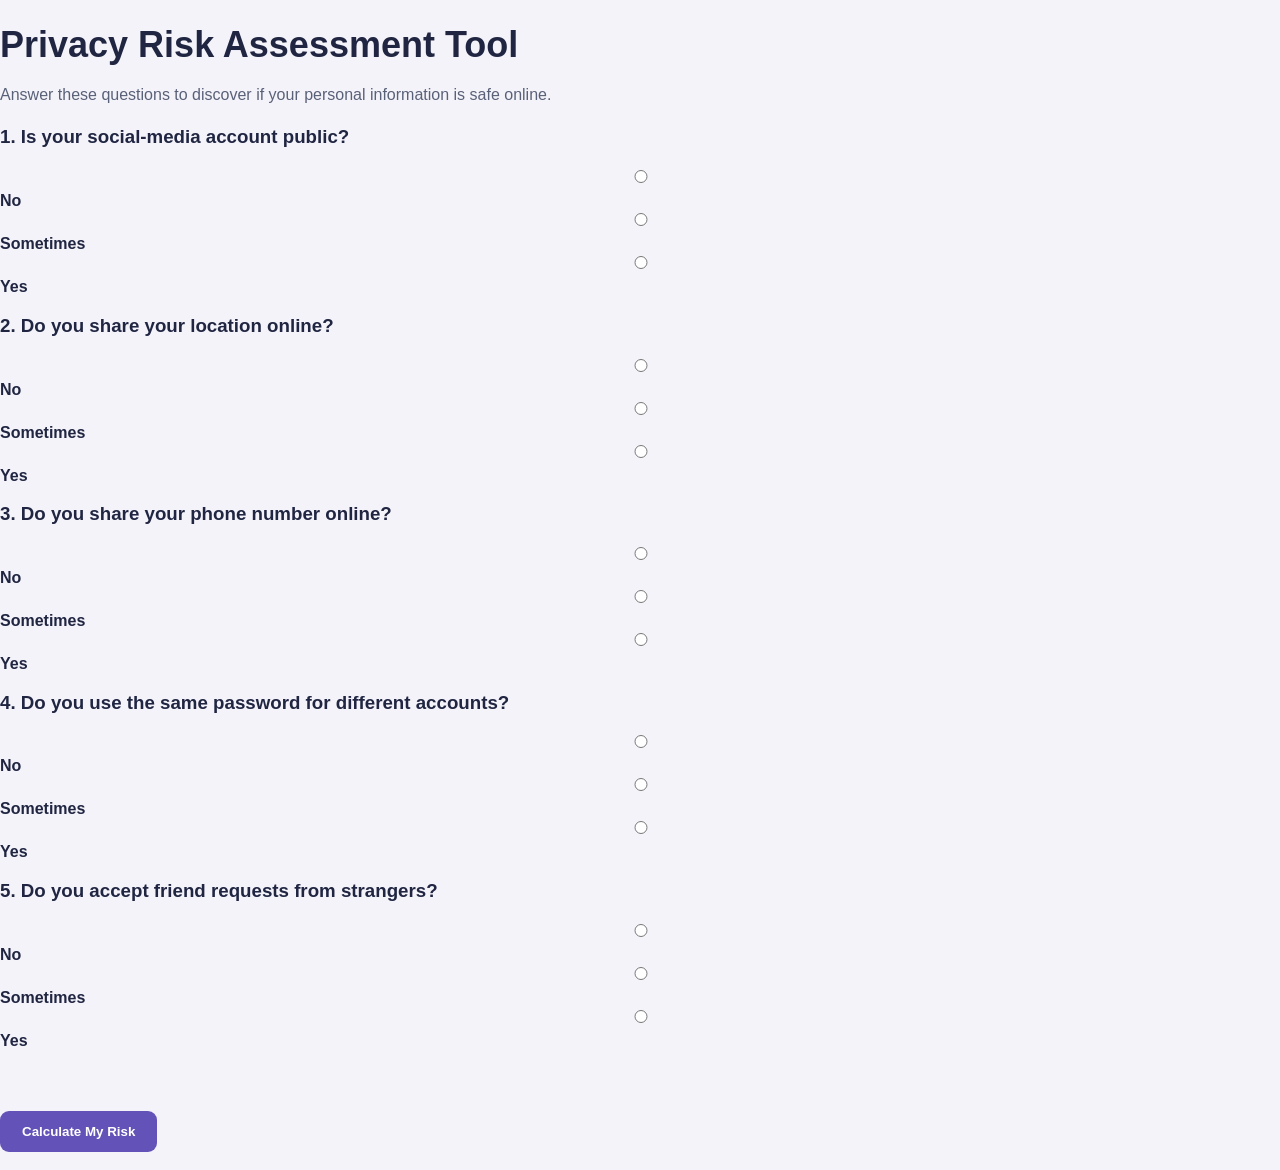
==== assessment.html @ 266477dc "Create assessment.html" ====
<!DOCTYPE html>
<html lang="en">
<head>
    <meta charset="UTF-8">
    <meta name="viewport" content="width=device-width, initial-scale=1.0">
    <title>Privacy Risk Assessment</title>
    <link rel="stylesheet" href="style.css">
</head>

<body>
    <h1>Privacy Risk Assessment Tool</h1>

    <p>
        Answer these questions to discover if your personal
        information is safe online.
    </p>

    <form id="privacyForm">

        <h3>1. Is your social-media account public?</h3>
        <label><input type="radio" name="question1" value="0"> No</label>
        <label><input type="radio" name="question1" value="1"> Sometimes</label>
        <label><input type="radio" name="question1" value="2"> Yes</label>

        <h3>2. Do you share your location online?</h3>
        <label><input type="radio" name="question2" value="0"> No</label>
        <label><input type="radio" name="question2" value="1"> Sometimes</label>
        <label><input type="radio" name="question2" value="2"> Yes</label>

        <h3>3. Do you share your phone number online?</h3>
        <label><input type="radio" name="question3" value="0"> No</label>
        <label><input type="radio" name="question3" value="1"> Sometimes</label>
        <label><input type="radio" name="question3" value="2"> Yes</label>

        <h3>4. Do you use the same password for different accounts?</h3>
        <label><input type="radio" name="question4" value="0"> No</label>
        <label><input type="radio" name="question4" value="1"> Sometimes</label>
        <label><input type="radio" name="question4" value="2"> Yes</label>

        <h3>5. Do you accept friend requests from strangers?</h3>
        <label><input type="radio" name="question5" value="0"> No</label>
        <label><input type="radio" name="question5" value="1"> Sometimes</label>
        <label><input type="radio" name="question5" value="2"> Yes</label>

        <br><br>

        <button type="button" onclick="calculateRisk()">
    Calculate My Risk
</button>

<h2 id="result"></h2>
    </form>
    <script>
function calculateRisk() {
    let score = 0;

    for (let number = 1; number <= 5; number++) {
        let answer = document.querySelector(
            'input[name="question' + number + '"]:checked'
        );

        if (answer === null) {
            document.getElementById("result").innerHTML =
                "Please answer every question.";
            return;
        }

        score = score + Number(answer.value);
    }

    let message = "";

    if (score <= 3) {
        message = "Low Risk 🟢 — Your privacy habits are good!";
    } else if (score <= 6) {
        message = "Medium Risk 🟠 — Some of your habits need improvement.";
    } else {
        message = "High Risk 🔴 — You should protect your information.";
    }

    document.getElementById("result").innerHTML =
        "Your score is " + score + "/10.<br>" + message;
}
</script>
<script>
function calculateRisk() {
    let score = 0;
    let recommendations = [];

    for (let number = 1; number <= 5; number++) {
        let answer = document.querySelector(
            'input[name="question' + number + '"]:checked'
        );

        if (answer === null) {
            document.getElementById("result").innerHTML =
                "Please answer every question.";
            return;
        }

        score = score + Number(answer.value);

        if (Number(answer.value) > 0) {
            if (number === 1) {
                recommendations.push(
                    "Make your social-media accounts private."
                );
            }

            if (number === 2) {
                recommendations.push(
                    "Turn off location sharing."
                );
            }

            if (number === 3) {
                recommendations.push(
                    "Do not post your phone number online."
                );
            }

            if (number === 4) {
                recommendations.push(
                    "Use a different password for every account."
                );
            }

            if (number === 5) {
                recommendations.push(
                    "Do not accept friend requests from strangers."
                );
            }
        }
    }

    let riskLevel = "";
    let color = "";

    if (score <= 3) {
        riskLevel = "Low Risk — Your privacy habits are good!";
        color = "#d1fae5";
    } else if (score <= 6) {
        riskLevel = "Medium Risk — Some habits need improvement.";
        color = "#fef3c7";
    } else {
        riskLevel = "High Risk — Protect your information now.";
        color = "#fee2e2";
    }

    let advice = "";

    if (recommendations.length === 0) {
        advice = "<p>Great job! Continue protecting your information.</p>";
    } else {
        advice = "<h3>Your Safety Recommendations:</h3><ul>";

        for (let recommendation of recommendations) {
            advice += "<li>" + recommendation + "</li>";
        }

        advice += "</ul>";
    }

    let resultBox = document.getElementById("result");

    resultBox.innerHTML =
        "<strong>Your score: " + score + "/10</strong><br>" +
        riskLevel + advice;

    resultBox.style.backgroundColor = color;
}
</script>
</body>
</html>
---- style.css ----
* {
  box-sizing: border-box;
}

body {
  margin: 0;
  font-family: Arial, sans-serif;
  background: #f5f3fa;
  color: #202642;
}

.container {
  max-width: 1000px;
  margin: 0 auto;
  padding: 35px 20px;
}

header {
  text-align: center;
  margin-bottom: 35px;
}

.logo {
  color: #6353b8;
  font-size: 22px;
  font-weight: bold;
}

h1 {
  font-size: 36px;
  margin-bottom: 10px;
}

h2 {
  margin-top: 0;
  font-size: 22px;
}

p {
  line-height: 1.6;
  color: #596178;
}

.card {
  background: white;
  padding: 28px;
  border-radius: 18px;
  margin-bottom: 22px;
  box-shadow: 0 6px 25px rgba(30, 40, 80, 0.07);
}

.filters {
  display: grid;
  grid-template-columns: repeat(2, 1fr);
  gap: 20px;
  margin-top: 25px;
}

label {
  display: flex;
  flex-direction: column;
  gap: 9px;
  font-weight: bold;
}

select {
  padding: 13px;
  border: 1px solid #d7d8e7;
  border-radius: 9px;
  font-size: 15px;
  background: #fafaff;
  color: #202642;
}

select:focus {
  outline: 2px solid #8d7ce5;
}

button {
  margin-top: 25px;
  padding: 13px 22px;
  background: #6353b8;
  color: white;
  border: none;
  border-radius: 9px;
  font-weight: bold;
  cursor: pointer;
}

button:hover {
  background: #4e3d9e;
}

.results {
  text-align: center;
}

.count {
  font-size: 58px;
  font-weight: bold;
  color: #6353b8;
  margin: 15px 0;
}

.progress {
  width: 100%;
  height: 15px;
  background: #e9e7f3;
  border-radius: 20px;
  overflow: hidden;
}

#progressFill {
  width: 0%;
  height: 100%;
  background: #6353b8;
  transition: width 0.3s ease;
}

#riskMessage {
  font-size: 17px;
  font-weight: bold;
  margin-top: 20px;
}

.note {
  background: #f2efff;
  border-left: 4px solid #6353b8;
  padding: 15px;
  border-radius: 7px;
}

@media (max-width: 650px) {
  .filters {
    grid-template-columns: 1fr;
  }

  h1 {
    font-size: 28px;
  }
}


/* Step-by-step clue analysis */

.clue-steps {
  display: flex;
  flex-direction: column;
  gap: 18px;
  margin-top: 25px;
}

.clue-step {
  background: #f8f7fd;
  padding: 18px;
  border-radius: 12px;
  border: 1px solid #e6e2f3;
}

.clue-step-header {
  display: flex;
  justify-content: space-between;
  gap: 12px;
  margin-bottom: 10px;
  font-weight: bold;
}

.clue-step-label {
  color: #303653;
}

.clue-step-count {
  color: #6353b8;
  white-space: nowrap;
}

.clue-progress {
  height: 12px;
  background: #e7e4f2;
  border-radius: 20px;
  overflow: hidden;
}

.clue-progress-fill {
  height: 100%;
  background: #8171d1;
  border-radius: 20px;
  transition: width 0.35s ease;
}

.clue-step.unique {
  border-color: #efb3b3;
  background: #fff5f5;
}

.clue-step.unique .clue-progress-fill {
  background: #d35b5b;
}

.clue-explanation {
  font-size: 13px;
  color: #667085;
  margin-top: 9px;
}

@media (max-width: 650px) {
  .clue-step-header {
    flex-direction: column;
  }
}


/* Social media investigation */

.investigation-profile {
  display: flex;
  align-items: center;
  gap: 15px;
  padding: 18px;
  background: #f4f1ff;
  border-radius: 12px;
  margin: 20px 0;
}

.profile-avatar {
  width: 55px;
  height: 55px;
  border-radius: 50%;
  background: #dcd5ff;
  display: flex;
  align-items: center;
  justify-content: center;
  font-size: 27px;
}

.investigation-profile p {
  margin: 5px 0 0;
  font-size: 13px;
}

.social-posts {
  display: grid;
  gap: 16px;
}

.social-post {
  padding: 20px;
  background: #faf9ff;
  border: 1px solid #e6e2f3;
  border-radius: 14px;
}

.post-text {
  color: #303653;
  font-size: 16px;
  margin-bottom: 14px;
}

.post-bottom {
  display: flex;
  align-items: center;
  justify-content: space-between;
  gap: 12px;
}

.post-clue {
  color: #6353b8;
  font-size: 14px;
  font-weight: bold;
}

.investigate-btn {
  margin-top: 0;
}

.discovered-panel {
  background: #f4f1ff;
  padding: 20px;
  border-radius: 14px;
  margin-top: 25px;
}

.discovered-panel h3 {
  margin-top: 0;
}

.discovered-clue {
  padding: 10px 12px;
  background: white;
  border-radius: 8px;
  margin: 8px 0;
  color: #4d438d;
  font-weight: bold;
}

@media (max-width: 650px) {
  .post-bottom {
    flex-direction: column;
    align-items: stretch;
  }
}


/* Privacy Protection Simulator */

.protection-options {
  display: grid;
  grid-template-columns: repeat(2, 1fr);
  gap: 14px;
  margin: 22px 0;
}

.protection-option {
  padding: 15px;
  background: #f8f7fd;
  border: 1px solid #e6e2f3;
  border-radius: 10px;
}

.protection-option label {
  display: flex;
  flex-direction: row;
  align-items: center;
  gap: 10px;
  cursor: pointer;
}

.protection-option input {
  width: 18px;
  height: 18px;
  accent-color: #6353b8;
}

.comparison {
  display: grid;
  grid-template-columns: 1fr 1fr;
  gap: 18px;
  margin-top: 25px;
}

.comparison-card {
  padding: 22px;
  border-radius: 14px;
  text-align: center;
}

.comparison-card.before {
  background: #fff0f0;
}

.comparison-card.after {
  background: #edf9f3;
}

.comparison-card h3 {
  margin-top: 0;
  font-size: 17px;
}

.comparison-number {
  font-size: 45px;
  font-weight: bold;
}

.before .comparison-number {
  color: #c44343;
}

.after .comparison-number {
  color: #16845b;
}

.protection-message {
  margin-top: 20px;
  padding: 14px;
  background: #f4f1ff;
  border-radius: 10px;
}

@media (max-width: 650px) {
  .protection-options,
  .comparison {
    grid-template-columns: 1fr;
  }
}

.dashboard-link {
  display: block;
  width: fit-content;
  margin: 20px auto;
  padding: 12px 20px;
  background: #263b80;
  color: white;
  border-radius: 8px;
  text-decoration: none;
  font-weight: bold;
}

.dashboard-link:hover {
  background: #3f58ad;
}
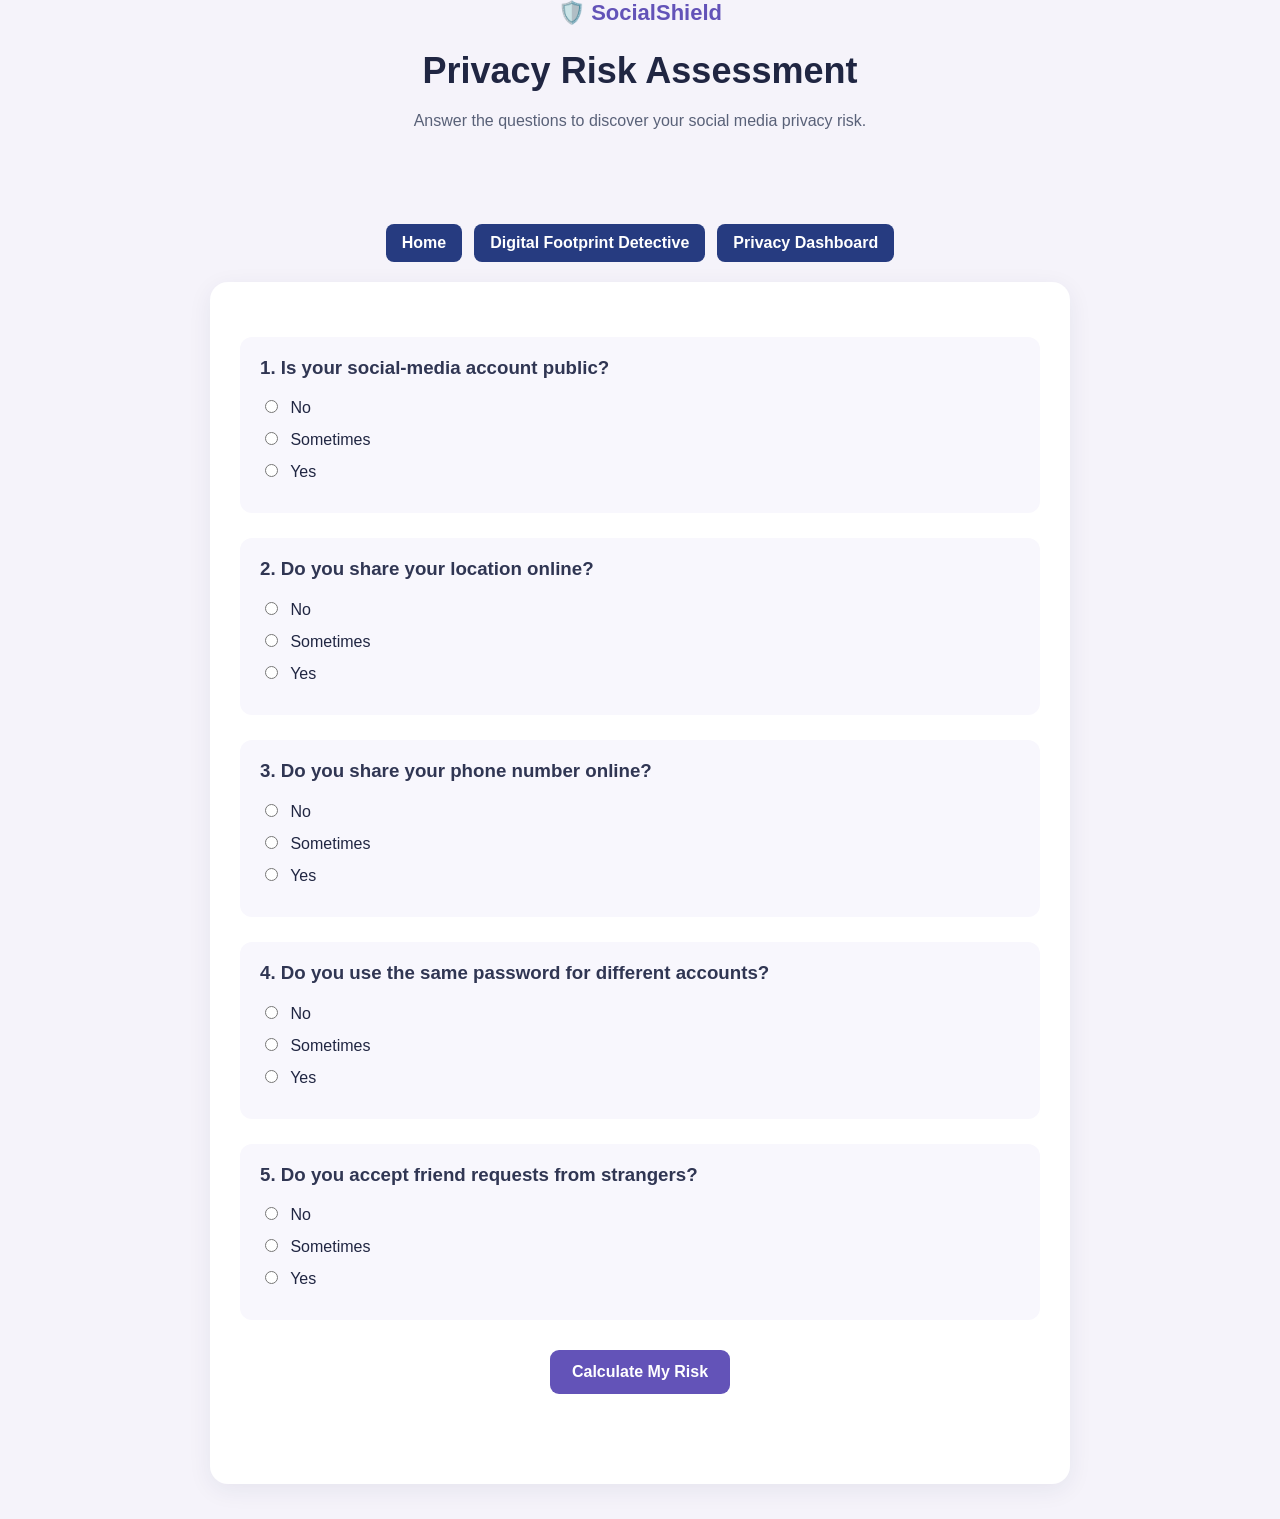
==== commit 05451181: "Update assessment.html" ====
--- a/assessment.html
+++ b/assessment.html
@@ -1,174 +1,326 @@
 <!DOCTYPE html>
 <html lang="en">
+
 <head>
     <meta charset="UTF-8">
     <meta name="viewport" content="width=device-width, initial-scale=1.0">
-    <title>Privacy Risk Assessment</title>
+
+    <title>SocialShield Privacy Assessment</title>
+
     <link rel="stylesheet" href="style.css">
+
+    <style>
+        .assessment-container {
+            max-width: 900px;
+            margin: 0 auto;
+            padding: 35px 20px;
+        }
+
+        .assessment-card {
+            background: white;
+            padding: 30px;
+            border-radius: 18px;
+            box-shadow: 0 6px 25px rgba(30, 40, 80, 0.07);
+        }
+
+        .question {
+            margin: 25px 0;
+            padding: 20px;
+            background: #f8f7fd;
+            border-radius: 12px;
+        }
+
+        .question h3 {
+            margin-top: 0;
+            color: #303653;
+        }
+
+        .answer {
+            display: block;
+            margin: 12px 0;
+            font-weight: normal;
+            cursor: pointer;
+        }
+
+        .answer input {
+            margin-right: 8px;
+        }
+
+        .calculate-button {
+            display: block;
+            margin: 30px auto 20px;
+            font-size: 16px;
+        }
+
+        #result {
+            padding: 20px;
+            border-radius: 12px;
+            line-height: 1.7;
+        }
+
+        #result ul {
+            text-align: left;
+        }
+
+        .navigation {
+            display: flex;
+            justify-content: center;
+            gap: 12px;
+            flex-wrap: wrap;
+            margin: 20px 0;
+        }
+
+        .navigation a {
+            background: #263b80;
+            color: white;
+            padding: 10px 16px;
+            border-radius: 8px;
+            text-decoration: none;
+            font-weight: bold;
+        }
+
+        .navigation a:hover {
+            background: #3f58ad;
+        }
+    </style>
 </head>
 
 <body>
-    <h1>Privacy Risk Assessment Tool</h1>
-
-    <p>
-        Answer these questions to discover if your personal
-        information is safe online.
-    </p>
-
-    <form id="privacyForm">
-
-        <h3>1. Is your social-media account public?</h3>
-        <label><input type="radio" name="question1" value="0"> No</label>
-        <label><input type="radio" name="question1" value="1"> Sometimes</label>
-        <label><input type="radio" name="question1" value="2"> Yes</label>
-
-        <h3>2. Do you share your location online?</h3>
-        <label><input type="radio" name="question2" value="0"> No</label>
-        <label><input type="radio" name="question2" value="1"> Sometimes</label>
-        <label><input type="radio" name="question2" value="2"> Yes</label>
-
-        <h3>3. Do you share your phone number online?</h3>
-        <label><input type="radio" name="question3" value="0"> No</label>
-        <label><input type="radio" name="question3" value="1"> Sometimes</label>
-        <label><input type="radio" name="question3" value="2"> Yes</label>
-
-        <h3>4. Do you use the same password for different accounts?</h3>
-        <label><input type="radio" name="question4" value="0"> No</label>
-        <label><input type="radio" name="question4" value="1"> Sometimes</label>
-        <label><input type="radio" name="question4" value="2"> Yes</label>
-
-        <h3>5. Do you accept friend requests from strangers?</h3>
-        <label><input type="radio" name="question5" value="0"> No</label>
-        <label><input type="radio" name="question5" value="1"> Sometimes</label>
-        <label><input type="radio" name="question5" value="2"> Yes</label>
-
-        <br><br>
-
-        <button type="button" onclick="calculateRisk()">
-    Calculate My Risk
-</button>
-
-<h2 id="result"></h2>
-    </form>
+
+    <header>
+        <div class="logo">🛡️ SocialShield</div>
+
+        <h1>Privacy Risk Assessment</h1>
+
+        <p>
+            Answer the questions to discover your social media privacy risk.
+        </p>
+    </header>
+
+    <main class="assessment-container">
+
+        <nav class="navigation">
+            <a href="index.html">Home</a>
+            <a href="detective.html">Digital Footprint Detective</a>
+            <a href="dashboard.html">Privacy Dashboard</a>
+        </nav>
+
+        <section class="assessment-card">
+
+            <form id="privacyForm">
+
+                <div class="question">
+                    <h3>1. Is your social-media account public?</h3>
+
+                    <label class="answer">
+                        <input type="radio" name="question1" value="0">
+                        No
+                    </label>
+
+                    <label class="answer">
+                        <input type="radio" name="question1" value="1">
+                        Sometimes
+                    </label>
+
+                    <label class="answer">
+                        <input type="radio" name="question1" value="2">
+                        Yes
+                    </label>
+                </div>
+
+                <div class="question">
+                    <h3>2. Do you share your location online?</h3>
+
+                    <label class="answer">
+                        <input type="radio" name="question2" value="0">
+                        No
+                    </label>
+
+                    <label class="answer">
+                        <input type="radio" name="question2" value="1">
+                        Sometimes
+                    </label>
+
+                    <label class="answer">
+                        <input type="radio" name="question2" value="2">
+                        Yes
+                    </label>
+                </div>
+
+                <div class="question">
+                    <h3>3. Do you share your phone number online?</h3>
+
+                    <label class="answer">
+                        <input type="radio" name="question3" value="0">
+                        No
+                    </label>
+
+                    <label class="answer">
+                        <input type="radio" name="question3" value="1">
+                        Sometimes
+                    </label>
+
+                    <label class="answer">
+                        <input type="radio" name="question3" value="2">
+                        Yes
+                    </label>
+                </div>
+
+                <div class="question">
+                    <h3>4. Do you use the same password for different accounts?</h3>
+
+                    <label class="answer">
+                        <input type="radio" name="question4" value="0">
+                        No
+                    </label>
+
+                    <label class="answer">
+                        <input type="radio" name="question4" value="1">
+                        Sometimes
+                    </label>
+
+                    <label class="answer">
+                        <input type="radio" name="question4" value="2">
+                        Yes
+                    </label>
+                </div>
+
+                <div class="question">
+                    <h3>5. Do you accept friend requests from strangers?</h3>
+
+                    <label class="answer">
+                        <input type="radio" name="question5" value="0">
+                        No
+                    </label>
+
+                    <label class="answer">
+                        <input type="radio" name="question5" value="1">
+                        Sometimes
+                    </label>
+
+                    <label class="answer">
+                        <input type="radio" name="question5" value="2">
+                        Yes
+                    </label>
+                </div>
+
+                <button
+                    type="button"
+                    class="calculate-button"
+                    onclick="calculateRisk()">
+                    Calculate My Risk
+                </button>
+
+                <div id="result"></div>
+
+            </form>
+
+        </section>
+
+    </main>
+
     <script>
-function calculateRisk() {
-    let score = 0;
-
-    for (let number = 1; number <= 5; number++) {
-        let answer = document.querySelector(
-            'input[name="question' + number + '"]:checked'
-        );
-
-        if (answer === null) {
-            document.getElementById("result").innerHTML =
-                "Please answer every question.";
-            return;
-        }
-
-        score = score + Number(answer.value);
-    }
-
-    let message = "";
-
-    if (score <= 3) {
-        message = "Low Risk 🟢 — Your privacy habits are good!";
-    } else if (score <= 6) {
-        message = "Medium Risk 🟠 — Some of your habits need improvement.";
-    } else {
-        message = "High Risk 🔴 — You should protect your information.";
-    }
-
-    document.getElementById("result").innerHTML =
-        "Your score is " + score + "/10.<br>" + message;
-}
-</script>
-<script>
-function calculateRisk() {
-    let score = 0;
-    let recommendations = [];
-
-    for (let number = 1; number <= 5; number++) {
-        let answer = document.querySelector(
-            'input[name="question' + number + '"]:checked'
-        );
-
-        if (answer === null) {
-            document.getElementById("result").innerHTML =
-                "Please answer every question.";
-            return;
-        }
-
-        score = score + Number(answer.value);
-
-        if (Number(answer.value) > 0) {
-            if (number === 1) {
-                recommendations.push(
-                    "Make your social-media accounts private."
+        function calculateRisk() {
+            let score = 0;
+            let recommendations = [];
+
+            for (let number = 1; number <= 5; number++) {
+                const answer = document.querySelector(
+                    'input[name="question' + number + '"]:checked'
                 );
+
+                if (answer === null) {
+                    const resultBox = document.getElementById("result");
+
+                    resultBox.innerHTML =
+                        "Please answer every question.";
+
+                    resultBox.style.backgroundColor = "#fee2e2";
+
+                    return;
+                }
+
+                const answerValue = Number(answer.value);
+                score += answerValue;
+
+                if (answerValue > 0) {
+                    if (number === 1) {
+                        recommendations.push(
+                            "Make your social-media accounts private."
+                        );
+                    }
+
+                    if (number === 2) {
+                        recommendations.push(
+                            "Turn off location sharing."
+                        );
+                    }
+
+                    if (number === 3) {
+                        recommendations.push(
+                            "Do not post your phone number online."
+                        );
+                    }
+
+                    if (number === 4) {
+                        recommendations.push(
+                            "Use a different password for every account."
+                        );
+                    }
+
+                    if (number === 5) {
+                        recommendations.push(
+                            "Do not accept friend requests from strangers."
+                        );
+                    }
+                }
             }
 
-            if (number === 2) {
-                recommendations.push(
-                    "Turn off location sharing."
-                );
+            let riskLevel;
+            let backgroundColor;
+
+            if (score <= 3) {
+                riskLevel =
+                    "Low Risk — Your privacy habits are good!";
+                backgroundColor = "#d1fae5";
+            } else if (score <= 6) {
+                riskLevel =
+                    "Medium Risk — Some habits need improvement.";
+                backgroundColor = "#fef3c7";
+            } else {
+                riskLevel =
+                    "High Risk — Protect your information now.";
+                backgroundColor = "#fee2e2";
             }
 
-            if (number === 3) {
-                recommendations.push(
-                    "Do not post your phone number online."
-                );
+            let recommendationText;
+
+            if (recommendations.length === 0) {
+                recommendationText =
+                    "<p>Great job! Continue protecting your information.</p>";
+            } else {
+                recommendationText =
+                    "<h3>Privacy Recommendations:</h3><ul>";
+
+                recommendations.forEach(function(recommendation) {
+                    recommendationText +=
+                        "<li>" + recommendation + "</li>";
+                });
+
+                recommendationText += "</ul>";
             }
 
-            if (number === 4) {
-                recommendations.push(
-                    "Use a different password for every account."
-                );
-            }
-
-            if (number === 5) {
-                recommendations.push(
-                    "Do not accept friend requests from strangers."
-                );
-            }
-        }
-    }
-
-    let riskLevel = "";
-    let color = "";
-
-    if (score <= 3) {
-        riskLevel = "Low Risk — Your privacy habits are good!";
-        color = "#d1fae5";
-    } else if (score <= 6) {
-        riskLevel = "Medium Risk — Some habits need improvement.";
-        color = "#fef3c7";
-    } else {
-        riskLevel = "High Risk — Protect your information now.";
-        color = "#fee2e2";
-    }
-
-    let advice = "";
-
-    if (recommendations.length === 0) {
-        advice = "<p>Great job! Continue protecting your information.</p>";
-    } else {
-        advice = "<h3>Your Safety Recommendations:</h3><ul>";
-
-        for (let recommendation of recommendations) {
-            advice += "<li>" + recommendation + "</li>";
-        }
-
-        advice += "</ul>";
-    }
-
-    let resultBox = document.getElementById("result");
-
-    resultBox.innerHTML =
-        "<strong>Your score: " + score + "/10</strong><br>" +
-        riskLevel + advice;
-
-    resultBox.style.backgroundColor = color;
-}
-</script>
+            const resultBox = document.getElementById("result");
+
+            resultBox.innerHTML =
+                "<strong>Your score: " + score + "/10</strong><br>" +
+                riskLevel +
+                recommendationText;
+
+            resultBox.style.backgroundColor = backgroundColor;
+        }
+    </script>
+
 </body>
+
 </html>
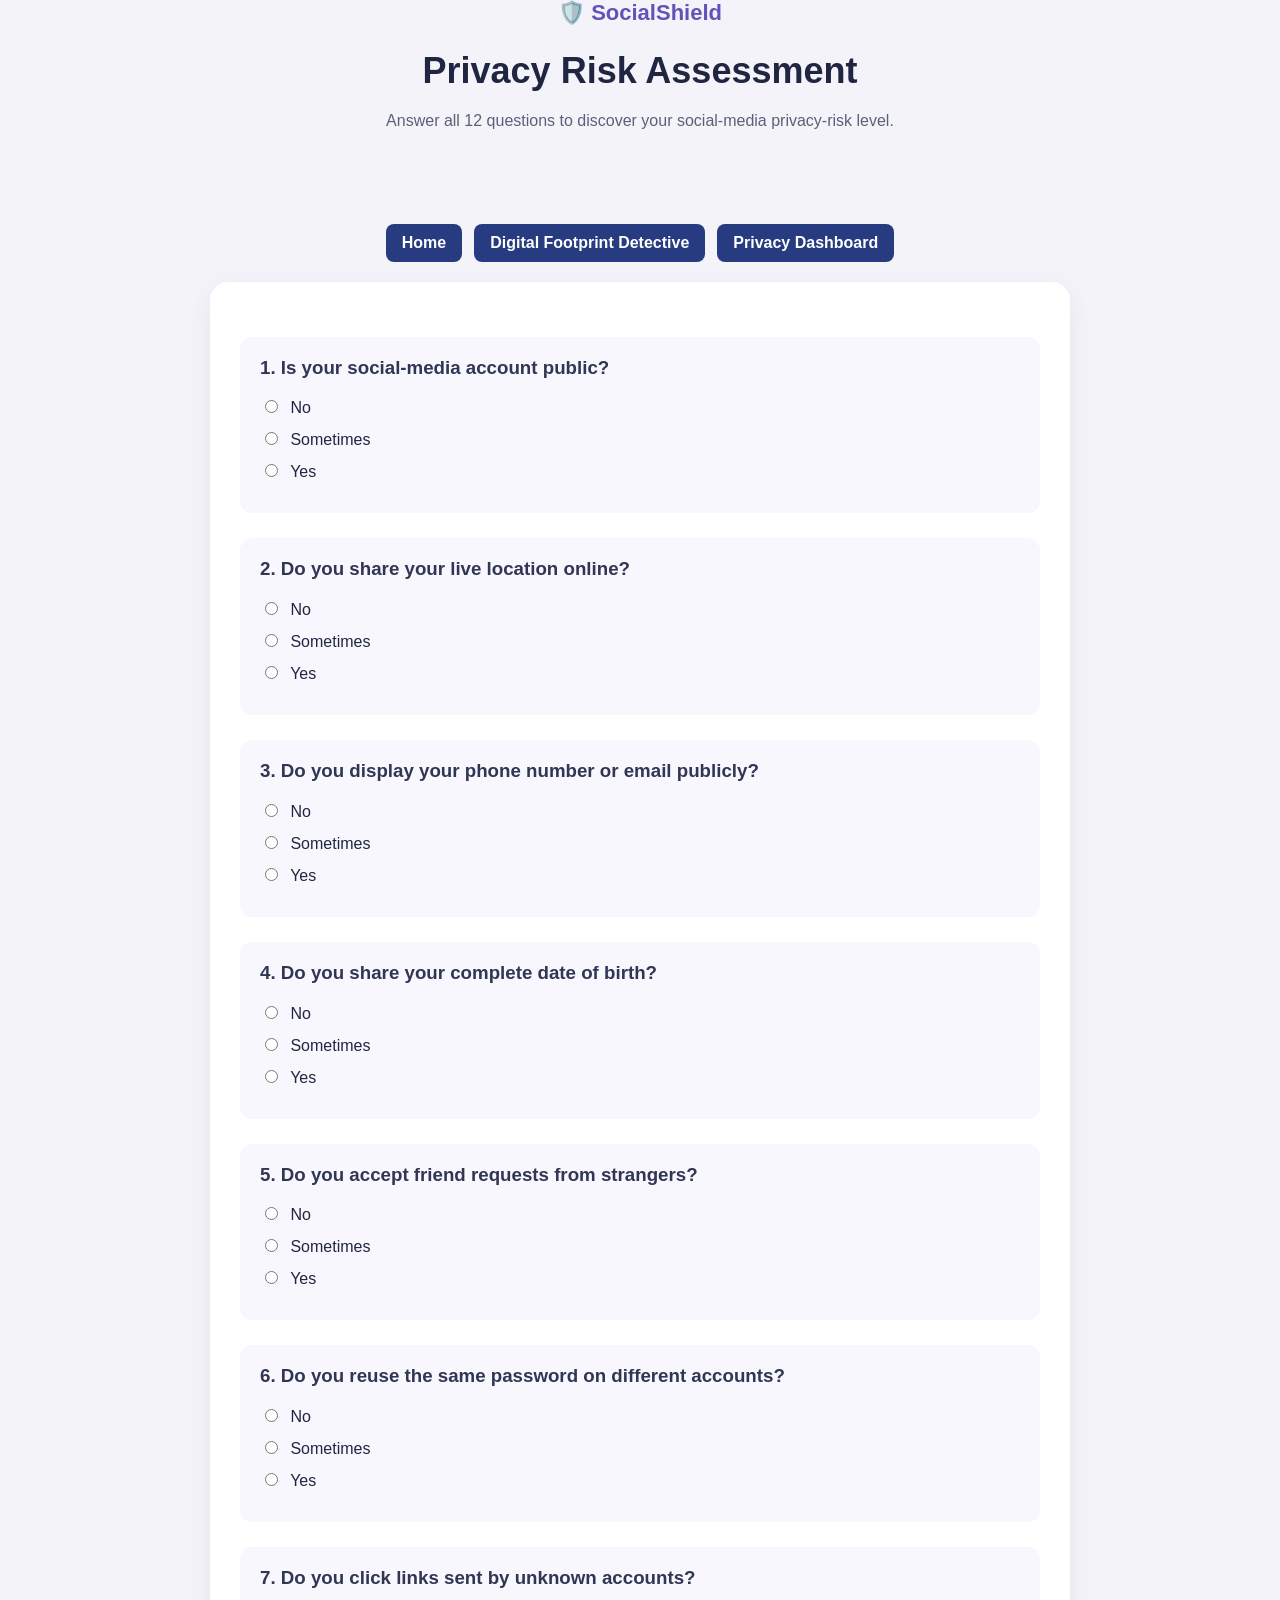
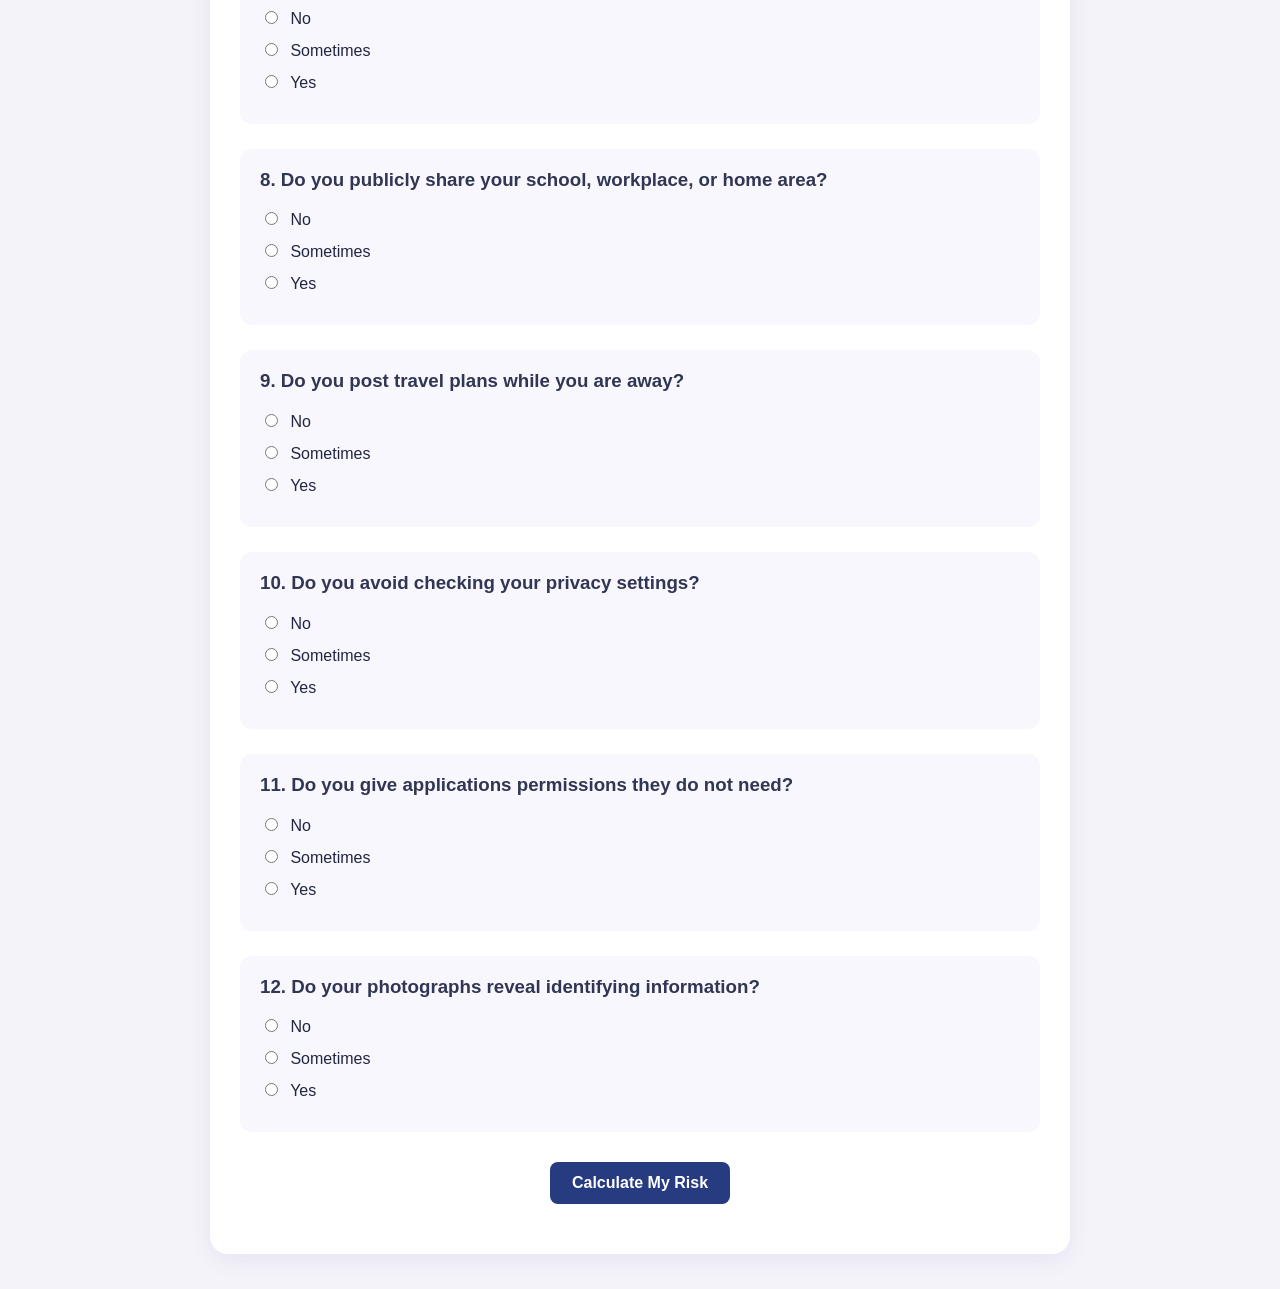
==== commit d37943ee: "Refactor assessment form and improve risk calculation Refactor HTML structure and improve question p" ====
--- a/assessment.html
+++ b/assessment.html
@@ -3,10 +3,15 @@
 
 <head>
     <meta charset="UTF-8">
-    <meta name="viewport" content="width=device-width, initial-scale=1.0">
+
+    <meta
+        name="viewport"
+        content="width=device-width, initial-scale=1.0"
+    >
 
     <title>SocialShield Privacy Assessment</title>
 
+    <!-- Uses the group's main CSS file -->
     <link rel="stylesheet" href="style.css">
 
     <style>
@@ -49,10 +54,23 @@
         .calculate-button {
             display: block;
             margin: 30px auto 20px;
+            padding: 12px 22px;
+            border: none;
+            border-radius: 8px;
+            background: #263b80;
+            color: white;
             font-size: 16px;
+            font-weight: bold;
+            cursor: pointer;
+        }
+
+        .calculate-button:hover {
+            background: #3f58ad;
         }
 
         #result {
+            display: none;
+            margin-top: 25px;
             padding: 20px;
             border-radius: 12px;
             line-height: 1.7;
@@ -82,6 +100,22 @@
         .navigation a:hover {
             background: #3f58ad;
         }
+
+        #dashboardLink {
+            display: none;
+            width: fit-content;
+            margin: 20px auto 0;
+            padding: 12px 20px;
+            border-radius: 8px;
+            background: #263b80;
+            color: white;
+            text-decoration: none;
+            font-weight: bold;
+        }
+
+        #dashboardLink:hover {
+            background: #3f58ad;
+        }
     </style>
 </head>
 
@@ -93,7 +127,8 @@
         <h1>Privacy Risk Assessment</h1>
 
         <p>
-            Answer the questions to discover your social media privacy risk.
+            Answer all 12 questions to discover your
+            social-media privacy-risk level.
         </p>
     </header>
 
@@ -101,105 +136,441 @@
 
         <nav class="navigation">
             <a href="index.html">Home</a>
-            <a href="detective.html">Digital Footprint Detective</a>
-            <a href="dashboard.html">Privacy Dashboard</a>
+
+            <a href="detective.html">
+                Digital Footprint Detective
+            </a>
+
+            <a href="dashboard.html">
+                Privacy Dashboard
+            </a>
         </nav>
 
         <section class="assessment-card">
 
             <form id="privacyForm">
 
-                <div class="question">
-                    <h3>1. Is your social-media account public?</h3>
-
-                    <label class="answer">
-                        <input type="radio" name="question1" value="0">
-                        No
-                    </label>
-
-                    <label class="answer">
-                        <input type="radio" name="question1" value="1">
-                        Sometimes
-                    </label>
-
-                    <label class="answer">
-                        <input type="radio" name="question1" value="2">
-                        Yes
-                    </label>
-                </div>
-
-                <div class="question">
-                    <h3>2. Do you share your location online?</h3>
-
-                    <label class="answer">
-                        <input type="radio" name="question2" value="0">
-                        No
-                    </label>
-
-                    <label class="answer">
-                        <input type="radio" name="question2" value="1">
-                        Sometimes
-                    </label>
-
-                    <label class="answer">
-                        <input type="radio" name="question2" value="2">
-                        Yes
-                    </label>
-                </div>
-
-                <div class="question">
-                    <h3>3. Do you share your phone number online?</h3>
-
-                    <label class="answer">
-                        <input type="radio" name="question3" value="0">
-                        No
-                    </label>
-
-                    <label class="answer">
-                        <input type="radio" name="question3" value="1">
-                        Sometimes
-                    </label>
-
-                    <label class="answer">
-                        <input type="radio" name="question3" value="2">
-                        Yes
-                    </label>
-                </div>
-
-                <div class="question">
-                    <h3>4. Do you use the same password for different accounts?</h3>
-
-                    <label class="answer">
-                        <input type="radio" name="question4" value="0">
-                        No
-                    </label>
-
-                    <label class="answer">
-                        <input type="radio" name="question4" value="1">
-                        Sometimes
-                    </label>
-
-                    <label class="answer">
-                        <input type="radio" name="question4" value="2">
-                        Yes
-                    </label>
-                </div>
-
-                <div class="question">
-                    <h3>5. Do you accept friend requests from strangers?</h3>
-
-                    <label class="answer">
-                        <input type="radio" name="question5" value="0">
-                        No
-                    </label>
-
-                    <label class="answer">
-                        <input type="radio" name="question5" value="1">
-                        Sometimes
-                    </label>
-
-                    <label class="answer">
-                        <input type="radio" name="question5" value="2">
+                <!-- Question 1 -->
+
+                <div class="question">
+                    <h3>
+                        1. Is your social-media account public?
+                    </h3>
+
+                    <label class="answer">
+                        <input
+                            type="radio"
+                            name="question1"
+                            value="0"
+                        >
+                        No
+                    </label>
+
+                    <label class="answer">
+                        <input
+                            type="radio"
+                            name="question1"
+                            value="1"
+                        >
+                        Sometimes
+                    </label>
+
+                    <label class="answer">
+                        <input
+                            type="radio"
+                            name="question1"
+                            value="2"
+                        >
+                        Yes
+                    </label>
+                </div>
+
+                <!-- Question 2 -->
+
+                <div class="question">
+                    <h3>
+                        2. Do you share your live location online?
+                    </h3>
+
+                    <label class="answer">
+                        <input
+                            type="radio"
+                            name="question2"
+                            value="0"
+                        >
+                        No
+                    </label>
+
+                    <label class="answer">
+                        <input
+                            type="radio"
+                            name="question2"
+                            value="1"
+                        >
+                        Sometimes
+                    </label>
+
+                    <label class="answer">
+                        <input
+                            type="radio"
+                            name="question2"
+                            value="2"
+                        >
+                        Yes
+                    </label>
+                </div>
+
+                <!-- Question 3 -->
+
+                <div class="question">
+                    <h3>
+                        3. Do you display your phone number
+                        or email publicly?
+                    </h3>
+
+                    <label class="answer">
+                        <input
+                            type="radio"
+                            name="question3"
+                            value="0"
+                        >
+                        No
+                    </label>
+
+                    <label class="answer">
+                        <input
+                            type="radio"
+                            name="question3"
+                            value="1"
+                        >
+                        Sometimes
+                    </label>
+
+                    <label class="answer">
+                        <input
+                            type="radio"
+                            name="question3"
+                            value="2"
+                        >
+                        Yes
+                    </label>
+                </div>
+
+                <!-- Question 4 -->
+
+                <div class="question">
+                    <h3>
+                        4. Do you share your complete date of birth?
+                    </h3>
+
+                    <label class="answer">
+                        <input
+                            type="radio"
+                            name="question4"
+                            value="0"
+                        >
+                        No
+                    </label>
+
+                    <label class="answer">
+                        <input
+                            type="radio"
+                            name="question4"
+                            value="1"
+                        >
+                        Sometimes
+                    </label>
+
+                    <label class="answer">
+                        <input
+                            type="radio"
+                            name="question4"
+                            value="2"
+                        >
+                        Yes
+                    </label>
+                </div>
+
+                <!-- Question 5 -->
+
+                <div class="question">
+                    <h3>
+                        5. Do you accept friend requests from strangers?
+                    </h3>
+
+                    <label class="answer">
+                        <input
+                            type="radio"
+                            name="question5"
+                            value="0"
+                        >
+                        No
+                    </label>
+
+                    <label class="answer">
+                        <input
+                            type="radio"
+                            name="question5"
+                            value="1"
+                        >
+                        Sometimes
+                    </label>
+
+                    <label class="answer">
+                        <input
+                            type="radio"
+                            name="question5"
+                            value="2"
+                        >
+                        Yes
+                    </label>
+                </div>
+
+                <!-- Question 6 -->
+
+                <div class="question">
+                    <h3>
+                        6. Do you reuse the same password
+                        on different accounts?
+                    </h3>
+
+                    <label class="answer">
+                        <input
+                            type="radio"
+                            name="question6"
+                            value="0"
+                        >
+                        No
+                    </label>
+
+                    <label class="answer">
+                        <input
+                            type="radio"
+                            name="question6"
+                            value="1"
+                        >
+                        Sometimes
+                    </label>
+
+                    <label class="answer">
+                        <input
+                            type="radio"
+                            name="question6"
+                            value="2"
+                        >
+                        Yes
+                    </label>
+                </div>
+
+                <!-- Question 7 -->
+
+                <div class="question">
+                    <h3>
+                        7. Do you click links sent by unknown accounts?
+                    </h3>
+
+                    <label class="answer">
+                        <input
+                            type="radio"
+                            name="question7"
+                            value="0"
+                        >
+                        No
+                    </label>
+
+                    <label class="answer">
+                        <input
+                            type="radio"
+                            name="question7"
+                            value="1"
+                        >
+                        Sometimes
+                    </label>
+
+                    <label class="answer">
+                        <input
+                            type="radio"
+                            name="question7"
+                            value="2"
+                        >
+                        Yes
+                    </label>
+                </div>
+
+                <!-- Question 8 -->
+
+                <div class="question">
+                    <h3>
+                        8. Do you publicly share your school,
+                        workplace, or home area?
+                    </h3>
+
+                    <label class="answer">
+                        <input
+                            type="radio"
+                            name="question8"
+                            value="0"
+                        >
+                        No
+                    </label>
+
+                    <label class="answer">
+                        <input
+                            type="radio"
+                            name="question8"
+                            value="1"
+                        >
+                        Sometimes
+                    </label>
+
+                    <label class="answer">
+                        <input
+                            type="radio"
+                            name="question8"
+                            value="2"
+                        >
+                        Yes
+                    </label>
+                </div>
+
+                <!-- Question 9 -->
+
+                <div class="question">
+                    <h3>
+                        9. Do you post travel plans while you are away?
+                    </h3>
+
+                    <label class="answer">
+                        <input
+                            type="radio"
+                            name="question9"
+                            value="0"
+                        >
+                        No
+                    </label>
+
+                    <label class="answer">
+                        <input
+                            type="radio"
+                            name="question9"
+                            value="1"
+                        >
+                        Sometimes
+                    </label>
+
+                    <label class="answer">
+                        <input
+                            type="radio"
+                            name="question9"
+                            value="2"
+                        >
+                        Yes
+                    </label>
+                </div>
+
+                <!-- Question 10 -->
+
+                <div class="question">
+                    <h3>
+                        10. Do you avoid checking your privacy settings?
+                    </h3>
+
+                    <label class="answer">
+                        <input
+                            type="radio"
+                            name="question10"
+                            value="0"
+                        >
+                        No
+                    </label>
+
+                    <label class="answer">
+                        <input
+                            type="radio"
+                            name="question10"
+                            value="1"
+                        >
+                        Sometimes
+                    </label>
+
+                    <label class="answer">
+                        <input
+                            type="radio"
+                            name="question10"
+                            value="2"
+                        >
+                        Yes
+                    </label>
+                </div>
+
+                <!-- Question 11 -->
+
+                <div class="question">
+                    <h3>
+                        11. Do you give applications permissions
+                        they do not need?
+                    </h3>
+
+                    <label class="answer">
+                        <input
+                            type="radio"
+                            name="question11"
+                            value="0"
+                        >
+                        No
+                    </label>
+
+                    <label class="answer">
+                        <input
+                            type="radio"
+                            name="question11"
+                            value="1"
+                        >
+                        Sometimes
+                    </label>
+
+                    <label class="answer">
+                        <input
+                            type="radio"
+                            name="question11"
+                            value="2"
+                        >
+                        Yes
+                    </label>
+                </div>
+
+                <!-- Question 12 -->
+
+                <div class="question">
+                    <h3>
+                        12. Do your photographs reveal
+                        identifying information?
+                    </h3>
+
+                    <label class="answer">
+                        <input
+                            type="radio"
+                            name="question12"
+                            value="0"
+                        >
+                        No
+                    </label>
+
+                    <label class="answer">
+                        <input
+                            type="radio"
+                            name="question12"
+                            value="1"
+                        >
+                        Sometimes
+                    </label>
+
+                    <label class="answer">
+                        <input
+                            type="radio"
+                            name="question12"
+                            value="2"
+                        >
                         Yes
                     </label>
                 </div>
@@ -207,12 +578,20 @@
                 <button
                     type="button"
                     class="calculate-button"
-                    onclick="calculateRisk()">
+                    onclick="calculateRisk()"
+                >
                     Calculate My Risk
                 </button>
 
                 <div id="result"></div>
 
+                <a
+                    id="dashboardLink"
+                    href="dashboard.html"
+                >
+                    Continue to Privacy Dashboard
+                </a>
+
             </form>
 
         </section>
@@ -220,104 +599,308 @@
     </main>
 
     <script>
+        /*
+         * Returns the selected numerical value
+         * for one question.
+         */
+        function getAnswer(questionNumber) {
+            const selectedAnswer = document.querySelector(
+                'input[name="question' +
+                questionNumber +
+                '"]:checked'
+            );
+
+            if (selectedAnswer === null) {
+                return null;
+            }
+
+            return Number(selectedAnswer.value);
+        }
+
         function calculateRisk() {
             let score = 0;
-            let recommendations = [];
-
-            for (let number = 1; number <= 5; number++) {
-                const answer = document.querySelector(
-                    'input[name="question' + number + '"]:checked'
-                );
-
-                if (answer === null) {
-                    const resultBox = document.getElementById("result");
+
+            const answers = {};
+            const recommendations = [];
+
+            /*
+             * Check all 12 questions.
+             */
+            for (let number = 1; number <= 12; number++) {
+                const answerValue = getAnswer(number);
+
+                if (answerValue === null) {
+                    const resultBox =
+                        document.getElementById("result");
+
+                    resultBox.style.display = "block";
 
                     resultBox.innerHTML =
-                        "Please answer every question.";
+                        "<strong>Please answer all 12 questions.</strong>";
 
                     resultBox.style.backgroundColor = "#fee2e2";
+
+                    /*
+                     * Move the page to the warning.
+                     */
+                    resultBox.scrollIntoView({
+                        behavior: "smooth",
+                        block: "center"
+                    });
 
                     return;
                 }
 
-                const answerValue = Number(answer.value);
+                answers["question" + number] = answerValue;
                 score += answerValue;
-
-                if (answerValue > 0) {
-                    if (number === 1) {
-                        recommendations.push(
-                            "Make your social-media accounts private."
-                        );
-                    }
-
-                    if (number === 2) {
-                        recommendations.push(
-                            "Turn off location sharing."
-                        );
-                    }
-
-                    if (number === 3) {
-                        recommendations.push(
-                            "Do not post your phone number online."
-                        );
-                    }
-
-                    if (number === 4) {
-                        recommendations.push(
-                            "Use a different password for every account."
-                        );
-                    }
-
-                    if (number === 5) {
-                        recommendations.push(
-                            "Do not accept friend requests from strangers."
-                        );
-                    }
-                }
-            }
-
-            let riskLevel;
+            }
+
+            /*
+             * Add recommendations for risky answers.
+             */
+
+            if (answers.question1 > 0) {
+                recommendations.push(
+                    "Make your social-media accounts private."
+                );
+            }
+
+            if (answers.question2 > 0) {
+                recommendations.push(
+                    "Turn off live-location sharing."
+                );
+            }
+
+            if (answers.question3 > 0) {
+                recommendations.push(
+                    "Hide your phone number and email address."
+                );
+            }
+
+            if (answers.question4 > 0) {
+                recommendations.push(
+                    "Do not publicly share your complete date of birth."
+                );
+            }
+
+            if (answers.question5 > 0) {
+                recommendations.push(
+                    "Do not accept requests from people you do not know."
+                );
+            }
+
+            if (answers.question6 > 0) {
+                recommendations.push(
+                    "Use a different password for every account."
+                );
+            }
+
+            if (answers.question7 > 0) {
+                recommendations.push(
+                    "Do not open links sent by unknown accounts."
+                );
+            }
+
+            if (answers.question8 > 0) {
+                recommendations.push(
+                    "Limit public information about your school, workplace, and home area."
+                );
+            }
+
+            if (answers.question9 > 0) {
+                recommendations.push(
+                    "Post travel information after returning home."
+                );
+            }
+
+            if (answers.question10 > 0) {
+                recommendations.push(
+                    "Review your social-media privacy settings regularly."
+                );
+            }
+
+            if (answers.question11 > 0) {
+                recommendations.push(
+                    "Remove application permissions that are not needed."
+                );
+            }
+
+            if (answers.question12 > 0) {
+                recommendations.push(
+                    "Check photographs for names, addresses, badges, and location clues before posting."
+                );
+            }
+
+            /*
+             * Decide the risk level.
+             */
+
+            let riskName;
+            let riskMessage;
             let backgroundColor;
 
-            if (score <= 3) {
-                riskLevel =
-                    "Low Risk — Your privacy habits are good!";
+            if (score <= 8) {
+                riskName = "Low Risk";
+
+                riskMessage =
+                    "Your privacy habits are generally safe.";
+
                 backgroundColor = "#d1fae5";
-            } else if (score <= 6) {
-                riskLevel =
-                    "Medium Risk — Some habits need improvement.";
+            } else if (score <= 16) {
+                riskName = "Medium Risk";
+
+                riskMessage =
+                    "Some of your habits need improvement.";
+
                 backgroundColor = "#fef3c7";
             } else {
-                riskLevel =
-                    "High Risk — Protect your information now.";
+                riskName = "High Risk";
+
+                riskMessage =
+                    "You should improve several privacy habits.";
+
                 backgroundColor = "#fee2e2";
             }
 
-            let recommendationText;
+            /*
+             * Convert the score to a percentage
+             * for the dashboard.
+             */
+
+            const percentage = Math.round(
+                (score / 24) * 100
+            );
+
+            /*
+             * Category scores for the dashboard.
+             * Every category is converted to 0–100.
+             */
+
+            const accountVisibility = Math.round(
+                (answers.question1 / 2) * 100
+            );
+
+            const personalInformation = Math.round(
+                (
+                    answers.question3 +
+                    answers.question4 +
+                    answers.question8 +
+                    answers.question12
+                ) / 8 * 100
+            );
+
+            const locationSharing = Math.round(
+                (
+                    answers.question2 +
+                    answers.question9
+                ) / 4 * 100
+            );
+
+            const strangerInteraction = Math.round(
+                (answers.question5 / 2) * 100
+            );
+
+            const accountSecurity = Math.round(
+                (
+                    answers.question6 +
+                    answers.question7 +
+                    answers.question10 +
+                    answers.question11
+                ) / 8 * 100
+            );
+
+            /*
+             * Save everything for the dashboard
+             * and recommendation pages.
+             */
+
+            const privacyResults = {
+                rawScore: score,
+                maximumScore: 24,
+                totalScore: percentage,
+                percentage: percentage,
+                riskLevel: riskName,
+
+                categories: {
+                    accountVisibility: accountVisibility,
+                    personalInformation: personalInformation,
+                    locationSharing: locationSharing,
+                    strangerInteraction: strangerInteraction,
+                    accountSecurity: accountSecurity
+                },
+
+                answers: answers,
+                riskyHabits: recommendations
+            };
+
+            localStorage.setItem(
+                "privacyResults",
+                JSON.stringify(privacyResults)
+            );
+
+            /*
+             * Create the recommendation list.
+             */
+
+            let recommendationText = "";
 
             if (recommendations.length === 0) {
                 recommendationText =
                     "<p>Great job! Continue protecting your information.</p>";
             } else {
                 recommendationText =
-                    "<h3>Privacy Recommendations:</h3><ul>";
-
-                recommendations.forEach(function(recommendation) {
-                    recommendationText +=
-                        "<li>" + recommendation + "</li>";
-                });
+                    "<h3>Privacy Recommendations</h3><ul>";
+
+                recommendations.forEach(
+                    function (recommendation) {
+                        recommendationText +=
+                            "<li>" +
+                            recommendation +
+                            "</li>";
+                    }
+                );
 
                 recommendationText += "</ul>";
             }
 
-            const resultBox = document.getElementById("result");
+            /*
+             * Display the result.
+             */
+
+            const resultBox =
+                document.getElementById("result");
+
+            resultBox.style.display = "block";
+            resultBox.style.backgroundColor = backgroundColor;
 
             resultBox.innerHTML =
-                "<strong>Your score: " + score + "/10</strong><br>" +
-                riskLevel +
+                "<h2>" + riskName + "</h2>" +
+                "<p><strong>Your score: " +
+                score +
+                "/24 (" +
+                percentage +
+                "%)</strong></p>" +
+                "<p>" +
+                riskMessage +
+                "</p>" +
                 recommendationText;
 
-            resultBox.style.backgroundColor = backgroundColor;
+            /*
+             * Show the dashboard button.
+             */
+
+            document.getElementById(
+                "dashboardLink"
+            ).style.display = "block";
+
+            /*
+             * Move the page to the result.
+             */
+
+            resultBox.scrollIntoView({
+                behavior: "smooth",
+                block: "start"
+            });
         }
     </script>
 
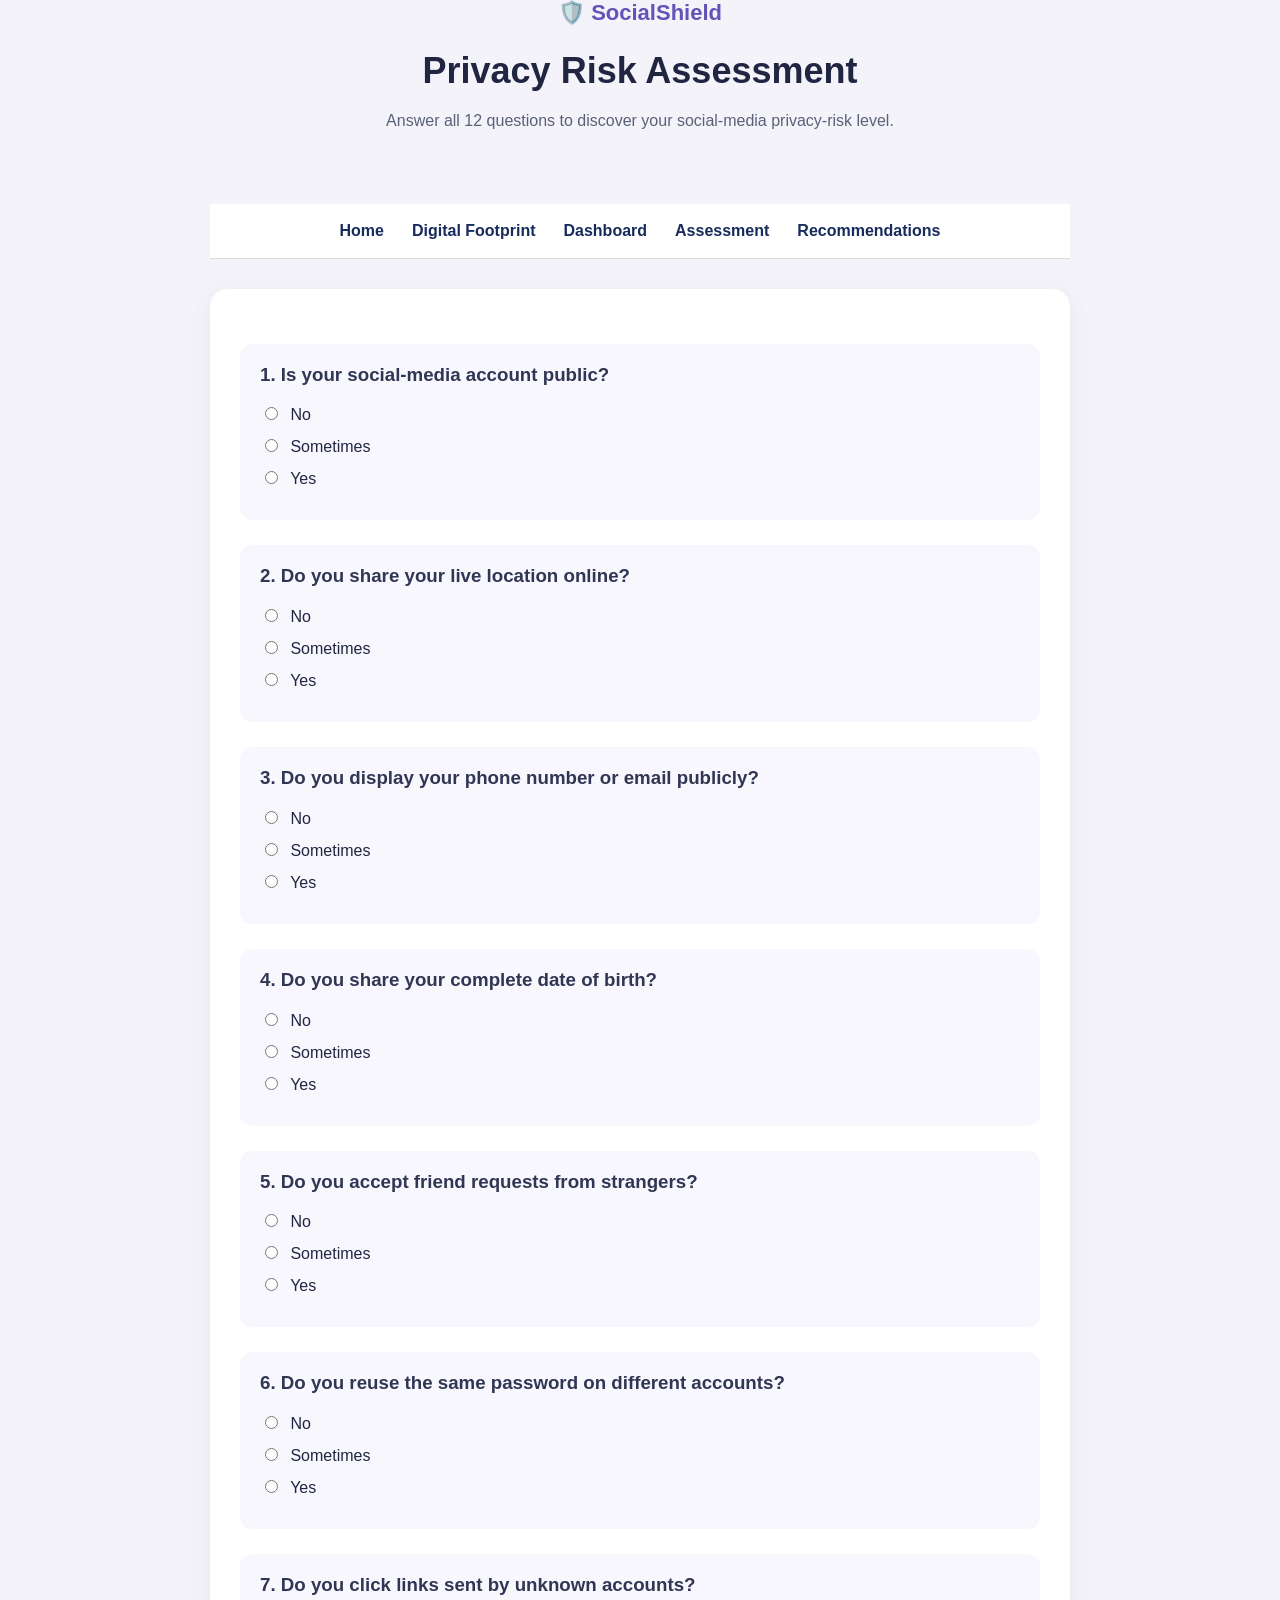
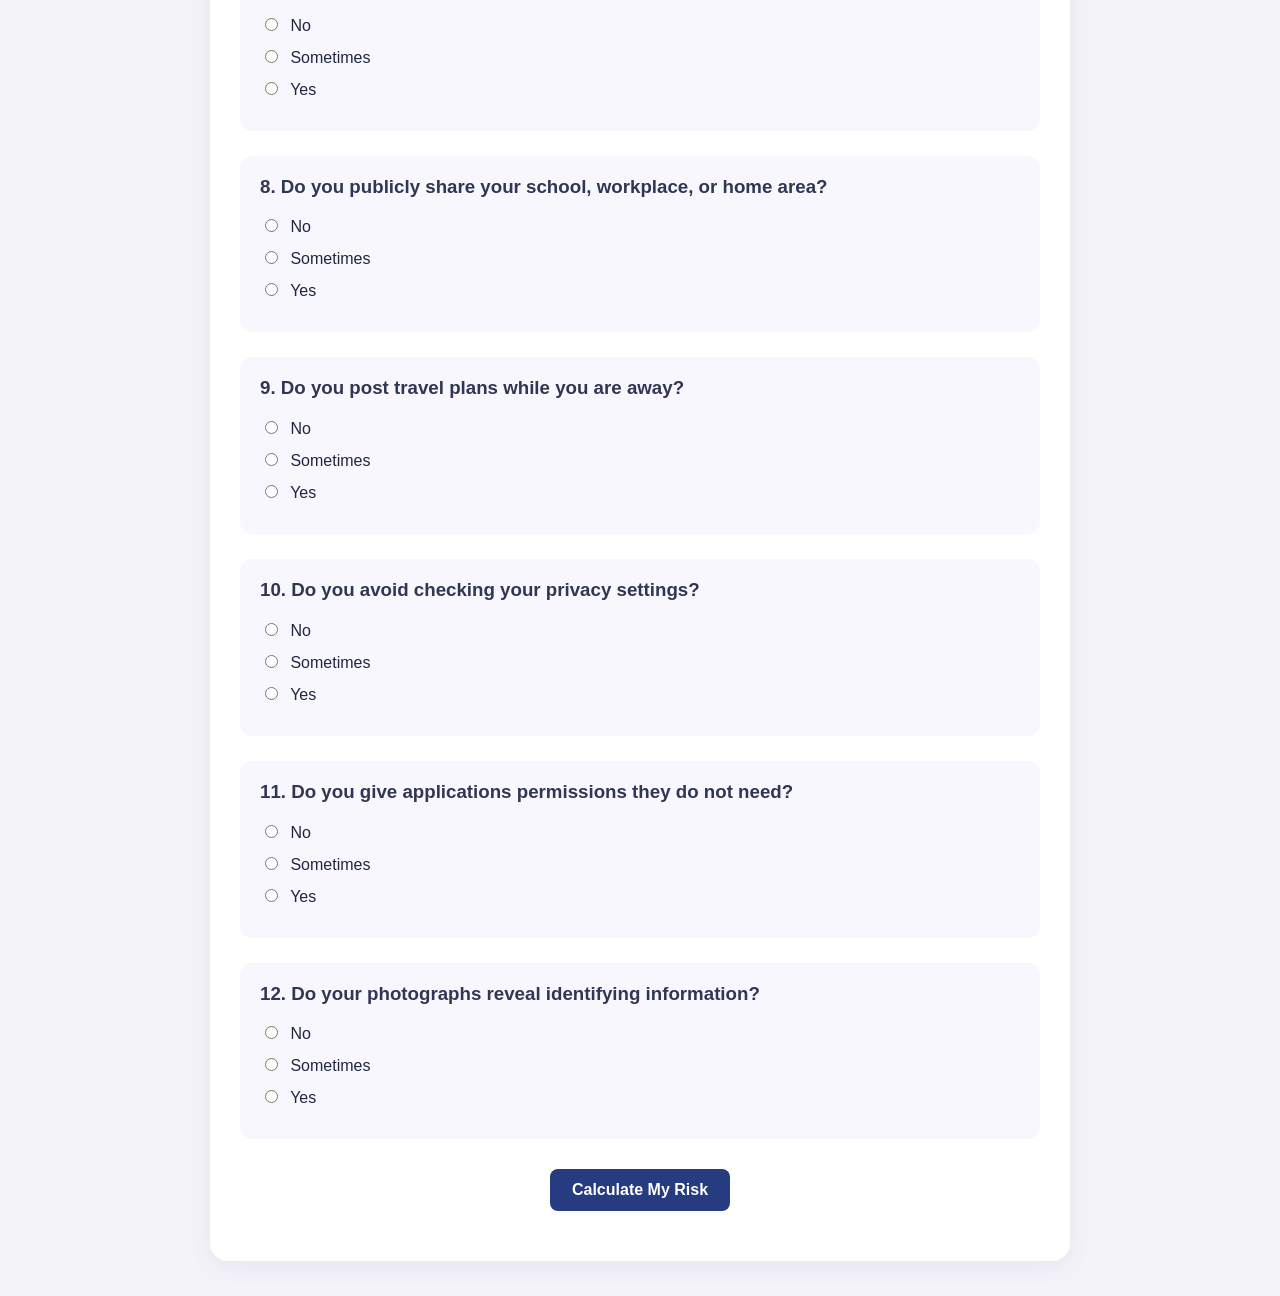
==== commit 64c0bbe6: "Update assessment.html" ====
--- a/assessment.html
+++ b/assessment.html
@@ -134,17 +134,13 @@
 
     <main class="assessment-container">
 
-        <nav class="navigation">
-            <a href="index.html">Home</a>
-
-            <a href="detective.html">
-                Digital Footprint Detective
-            </a>
-
-            <a href="dashboard.html">
-                Privacy Dashboard
-            </a>
-        </nav>
+       <nav class="navbar">
+  <a href="index.html">Home</a>
+  <a href="detective.html">Digital Footprint</a>
+  <a href="dashboard.html">Dashboard</a>
+  <a href="assessment.html">Assessment</a>
+  <a href="recommendations.html">Recommendations</a>
+</nav>
 
         <section class="assessment-card">
 
--- a/style.css
+++ b/style.css
@@ -396,7 +396,222 @@
   text-decoration: none;
   font-weight: bold;
 }
-
+/* Personalized Privacy Recommendations */
+
+.recommendations-container {
+  max-width: 1000px;
+  margin: 0 auto;
+  padding: 35px 20px 60px;
+}
+
+.navigation {
+  display: flex;
+  justify-content: center;
+  flex-wrap: wrap;
+  gap: 12px;
+  margin-bottom: 25px;
+}
+
+.navigation a {
+  padding: 11px 17px;
+  background: #263b80;
+  color: white;
+  border-radius: 8px;
+  text-decoration: none;
+  font-weight: bold;
+}
+
+.navigation a:hover {
+  background: #3f58ad;
+}
+
+.recommendations-card {
+  padding: 30px;
+  background: white;
+  border-radius: 18px;
+  box-shadow: 0 6px 25px rgba(30, 40, 80, 0.07);
+}
+
+.recommendations-card > h2 {
+  color: #303653;
+  text-align: center;
+}
+
+.recommendations-card > p {
+  text-align: center;
+  margin-bottom: 30px;
+}
+
+#recommendationsList {
+  display: grid;
+  gap: 20px;
+}
+
+.recommendation-item {
+  padding: 22px;
+  background: #f8f7fd;
+  border: 1px solid #e6e2f3;
+  border-left: 5px solid #6353b8;
+  border-radius: 12px;
+}
+
+.recommendation-item h3 {
+  margin: 12px 0;
+  color: #303653;
+}
+
+.recommendation-item p {
+  margin: 8px 0;
+}
+
+.high-priority,
+.medium-priority {
+  display: inline-block;
+  padding: 6px 11px;
+  border-radius: 20px;
+  font-size: 13px;
+  font-weight: bold;
+}
+
+.high-priority {
+  background: #fee2e2;
+  color: #b42318;
+}
+
+.medium-priority {
+  background: #fef3c7;
+  color: #92400e;
+}
+
+.recommendation-item.safe {
+  border-left-color: #16845b;
+  background: #edf9f3;
+}
+
+.button {
+  display: block;
+  width: fit-content;
+  margin: 22px auto;
+  padding: 12px 20px;
+  background: #6353b8;
+  color: white;
+  border-radius: 8px;
+  text-decoration: none;
+  font-weight: bold;
+}
+
+.button:hover {
+  background: #4e3d9e;
+}
+
+@media (max-width: 650px) {
+  .recommendations-card {
+    padding: 20px;
+  }
+
+  .navigation {
+    flex-direction: column;
+  }
+
+  .navigation a {
+    text-align: center;
+  }
+}
 .dashboard-link:hover {
   background: #3f58ad;
 }
+/* Homepage */
+
+.home-container {
+  max-width: 1100px;
+  margin: 0 auto;
+  padding: 35px 20px 60px;
+}
+
+.welcome-card {
+  text-align: center;
+  margin-bottom: 35px;
+}
+
+.feature-grid {
+  display: grid;
+  grid-template-columns: repeat(2, 1fr);
+  gap: 24px;
+}
+
+.feature-card {
+  display: block;
+  padding: 28px;
+  background: white;
+  border-radius: 18px;
+  box-shadow: 0 6px 25px rgba(30, 40, 80, 0.08);
+  color: #202642;
+  text-decoration: none;
+  transition: transform 0.2s, box-shadow 0.2s;
+}
+
+.feature-card:hover {
+  transform: translateY(-5px);
+  box-shadow: 0 10px 30px rgba(30, 40, 80, 0.15);
+}
+
+.feature-card h2 {
+  color: #6353b8;
+  margin-bottom: 12px;
+}
+
+.feature-card p {
+  color: #596178;
+  min-height: 60px;
+}
+
+.feature-card span {
+  color: #263b80;
+  font-weight: bold;
+}
+
+@media (max-width: 700px) {
+  .feature-grid {
+    grid-template-columns: 1fr;
+  }
+
+  .feature-card p {
+    min-height: auto;
+  }
+}
+.navbar {
+  width: 100%;
+  display: flex;
+  justify-content: center;
+  align-items: center;
+  gap: 28px;
+  padding: 18px 20px;
+  margin-bottom: 30px;
+  background-color: #ffffff;
+  border-bottom: 1px solid #dddddd;
+  box-sizing: border-box;
+}
+
+.navbar a {
+  color: #172b5c;
+  text-decoration: none;
+  font-size: 16px;
+  font-weight: 600;
+  transition: color 0.2s ease;
+}
+
+.navbar a:hover {
+  color: #654bc4;
+  text-decoration: underline;
+}
+
+@media (max-width: 600px) {
+  .navbar {
+    flex-wrap: wrap;
+    gap: 14px;
+  }
+
+  .navbar a {
+    font-size: 14px;
+  }
+}
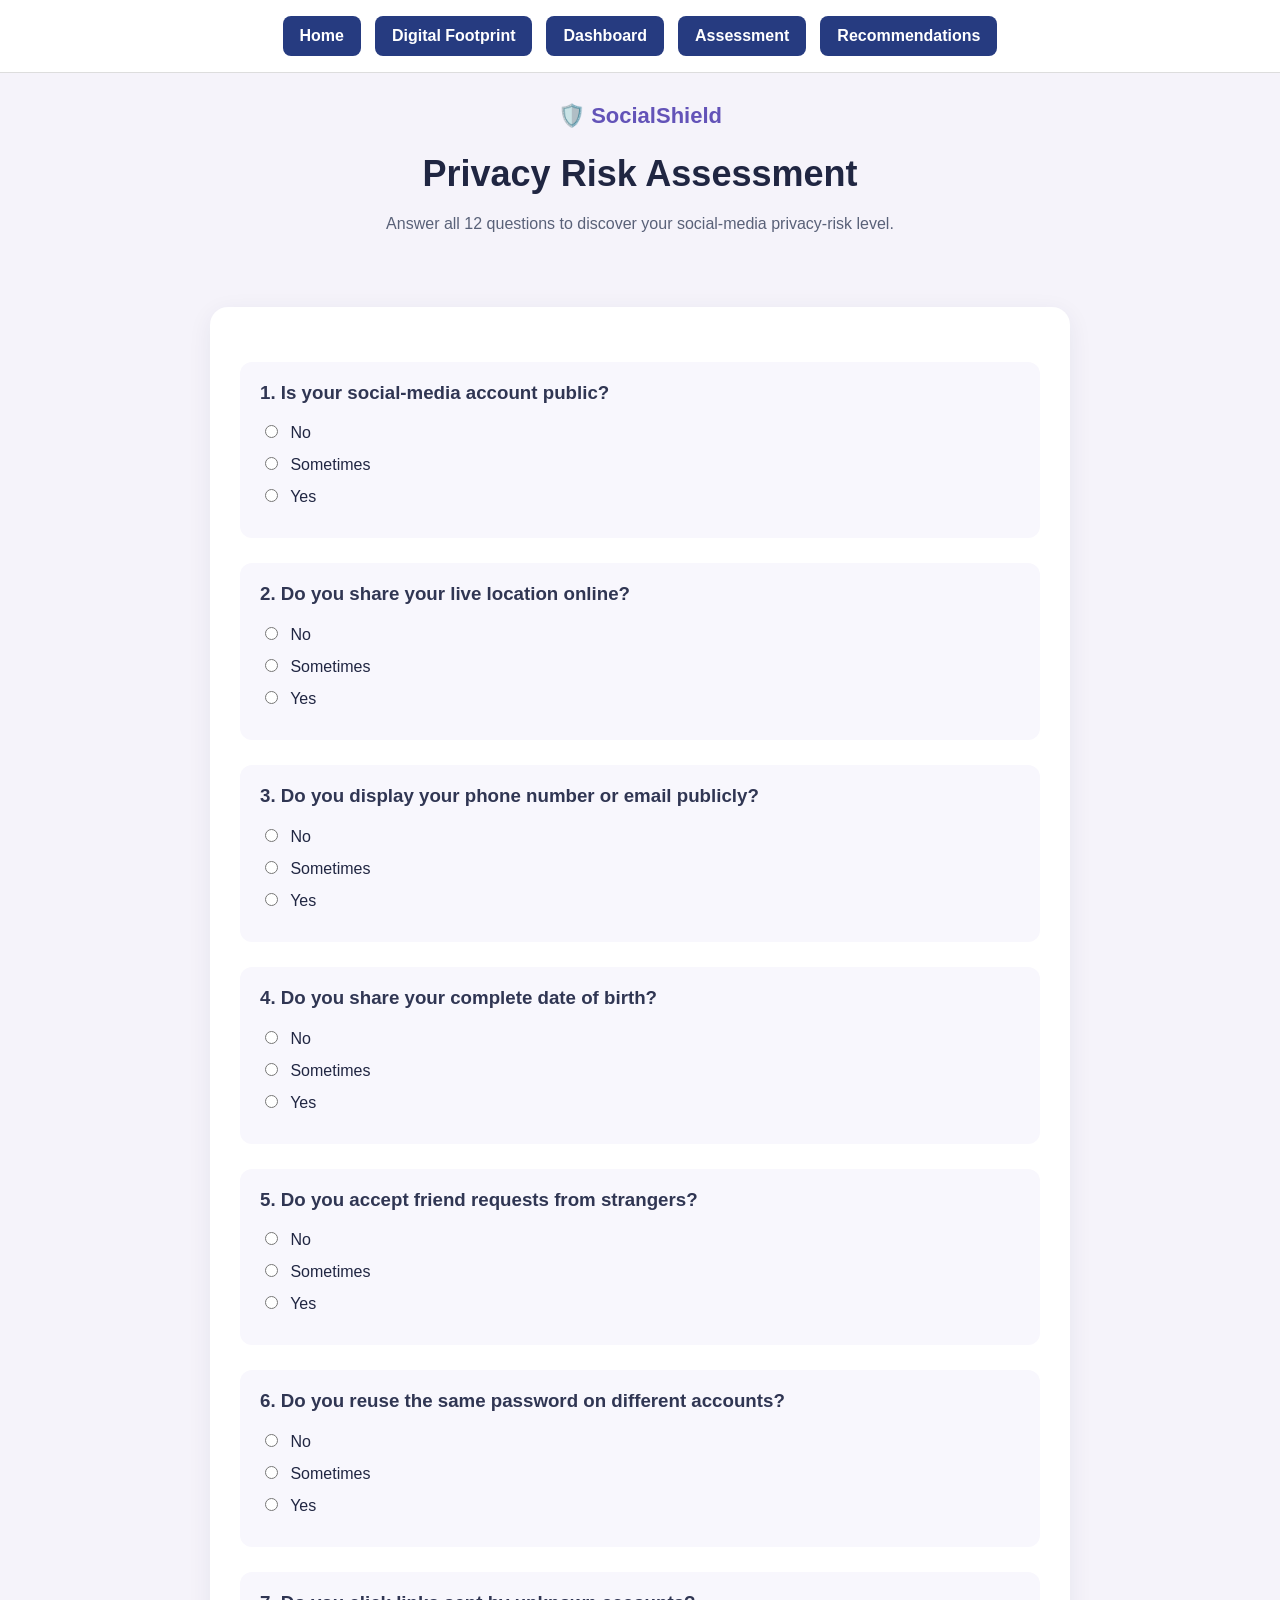
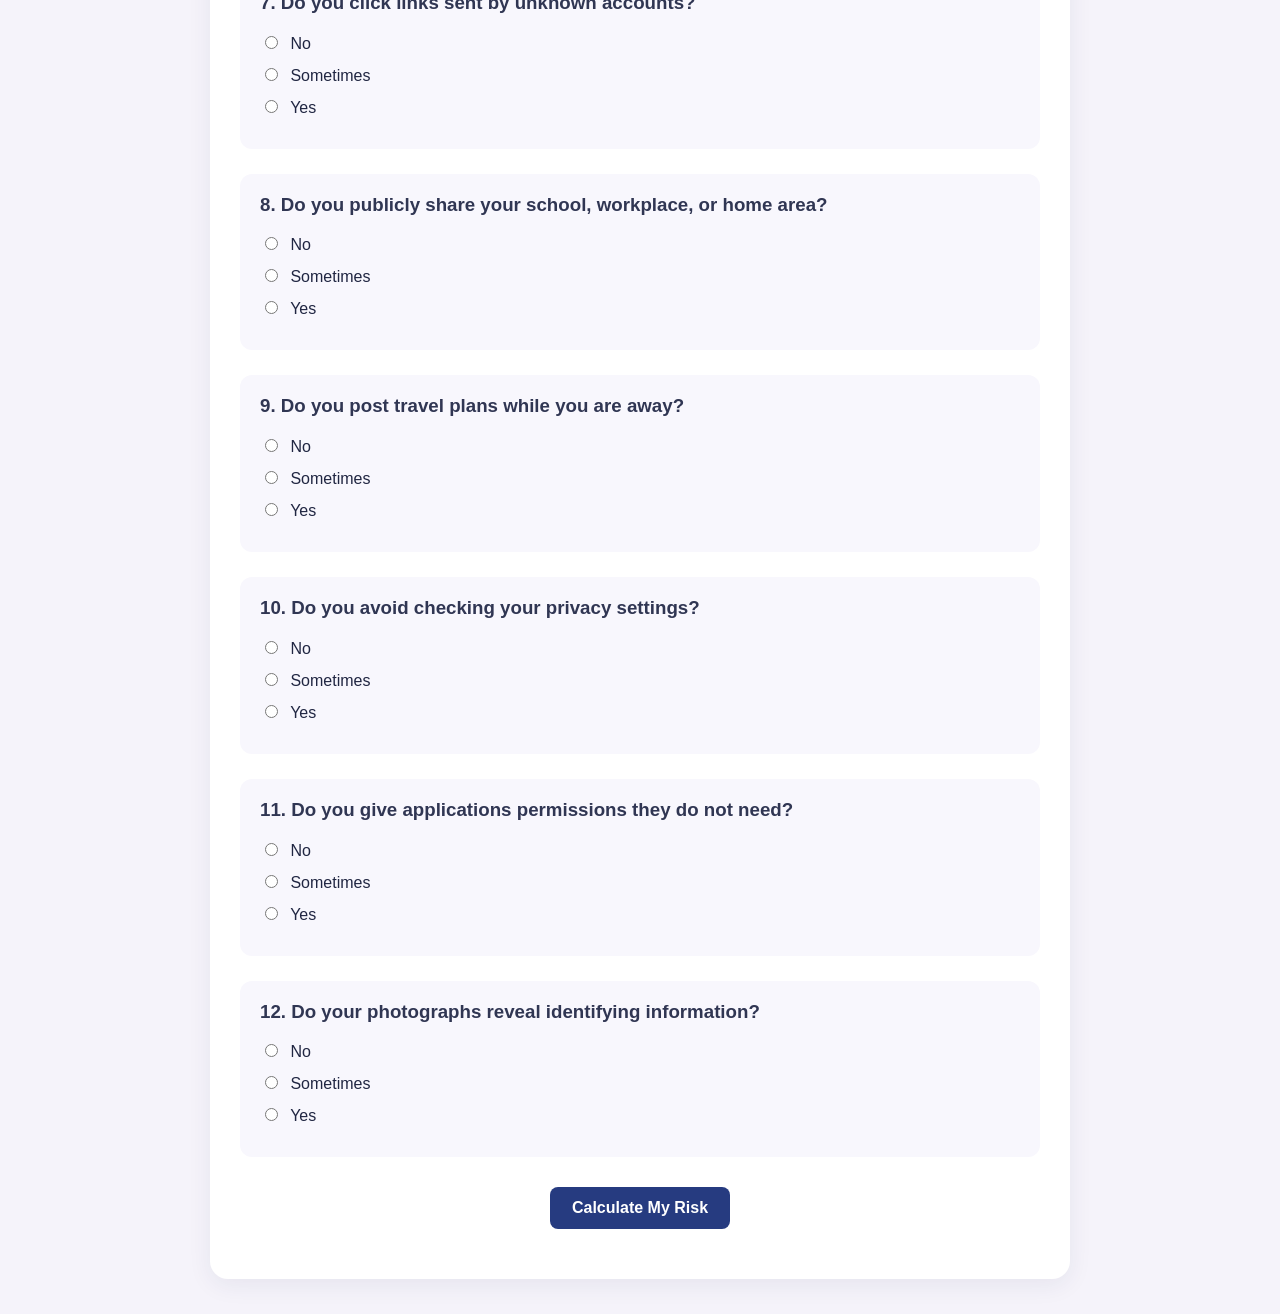
==== commit 72cf4163: "Refactor header and navigation structure in assessment.html" ====
--- a/assessment.html
+++ b/assessment.html
@@ -121,26 +121,26 @@
 
 <body>
 
-    <header>
-        <div class="logo">🛡️ SocialShield</div>
-
-        <h1>Privacy Risk Assessment</h1>
-
-        <p>
-            Answer all 12 questions to discover your
-            social-media privacy-risk level.
-        </p>
-    </header>
-
-    <main class="assessment-container">
-
-       <nav class="navbar">
-  <a href="index.html">Home</a>
-  <a href="detective.html">Digital Footprint</a>
-  <a href="dashboard.html">Dashboard</a>
-  <a href="assessment.html">Assessment</a>
-  <a href="recommendations.html">Recommendations</a>
-</nav>
+  <nav class="navbar">
+    <a href="index.html">Home</a>
+    <a href="detective.html">Digital Footprint</a>
+    <a href="dashboard.html">Dashboard</a>
+    <a href="assessment.html">Assessment</a>
+    <a href="recommendations.html">Recommendations</a>
+  </nav>
+
+  <header>
+    <div class="logo">🛡️ SocialShield</div>
+
+    <h1>Privacy Risk Assessment</h1>
+
+    <p>
+      Answer all 12 questions to discover your
+      social-media privacy-risk level.
+    </p>
+  </header>
+
+  <main class="assessment-container">
 
         <section class="assessment-card">
 
--- a/style.css
+++ b/style.css
@@ -579,30 +579,39 @@
     min-height: auto;
   }
 }
-.navbar {
+/* Shared navigation for every page */
+
+.navbar,
+.navigation {
   width: 100%;
   display: flex;
   justify-content: center;
   align-items: center;
-  gap: 28px;
-  padding: 18px 20px;
+  flex-wrap: wrap;
+  gap: 14px;
+  padding: 16px 20px;
   margin-bottom: 30px;
-  background-color: #ffffff;
+  background: #ffffff;
   border-bottom: 1px solid #dddddd;
   box-sizing: border-box;
 }
 
-.navbar a {
-  color: #172b5c;
+.navbar a,
+.navigation a {
+  display: inline-block;
+  padding: 11px 17px;
+  background: #263b80;
+  color: #ffffff;
+  border-radius: 8px;
   text-decoration: none;
   font-size: 16px;
-  font-weight: 600;
-  transition: color 0.2s ease;
-}
-
-.navbar a:hover {
-  color: #654bc4;
-  text-decoration: underline;
+  font-weight: bold;
+  white-space: nowrap;
+}
+
+.navbar a:hover,
+.navigation a:hover {
+  background: #3f58ad;
 }
 
 @media (max-width: 600px) {
